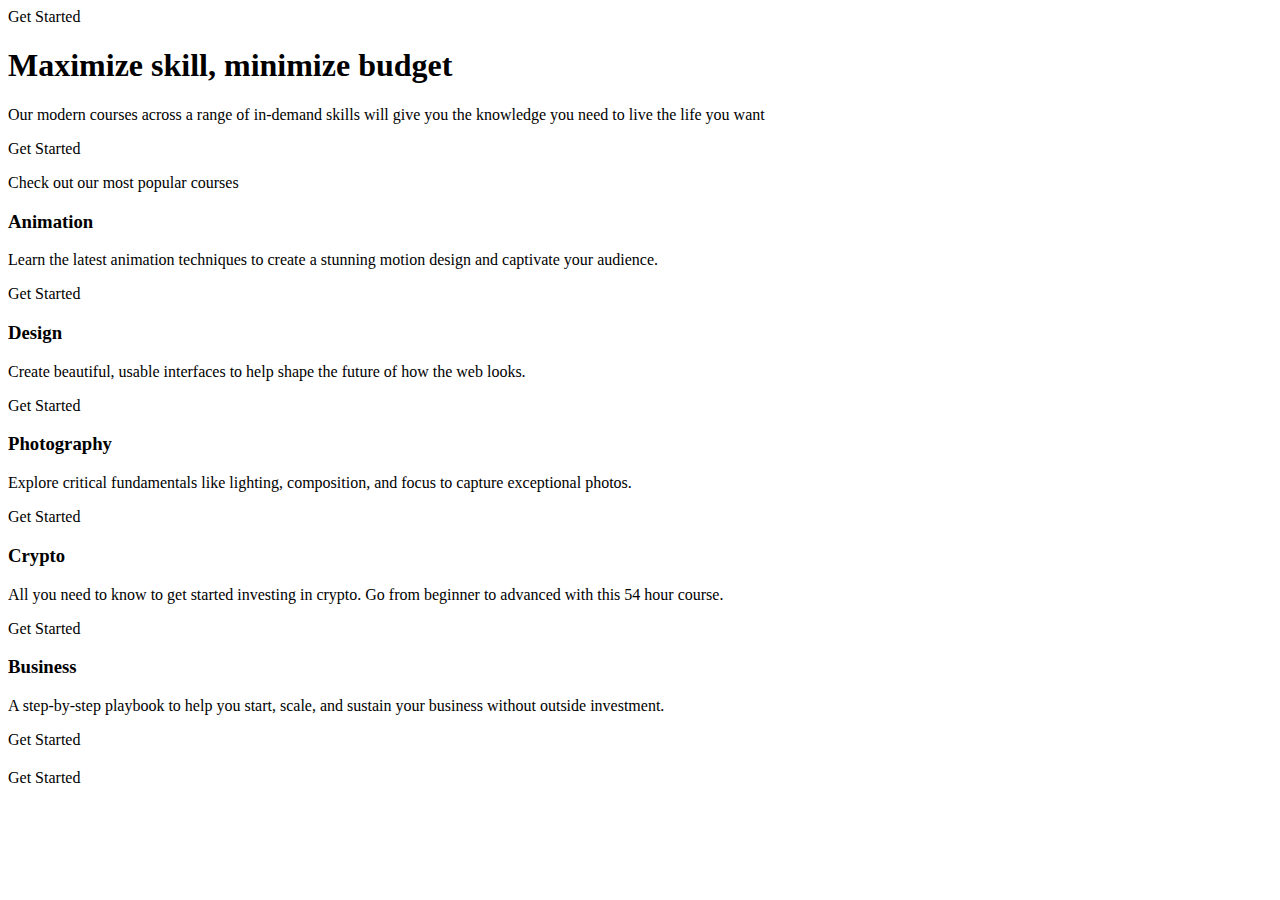
==== phase-1.html @ 463e5c75 "added html structure" ====
<!DOCTYPE html>
<html lang="en">
    <head>
        <title>Skilled eLearning</title>
        <meta charset="UTF-8">
        <link rel="stylesheet" type="text/css" href="./styles.css">
    </head>
    <body>
        <div class="container">
            <div class="banner-section">
                <div class="header">
                    <div class="skilled-text-header"></div>
                    <a class="button"><div class="get-started-text button-1">Get Started</div></a>
                </div>
                <div class="banner">
                    <div class="starter-section">
                        <h1 class="heading-xl">Maximize skill, minimize budget</h1>
                        <p class="body-m">Our modern courses across a range of in-demand skills will give you the knowledge you need to live the life you want</p>
                        <div class="button-2 get-started-text">Get Started</div>
                    </div>
                    <div class="image-hero"></div>
                </div>
            </div>
            <div class="tiles-section">
                <div class="tile-row">
                    <div class="tile intro-tile">
                        <p class="heading-m">Check out our most popular courses</p>
                    </div>
                    <div class="tile">
                        <div class="icon animation-icon"></div>
                        <h3 class="heading-s">Animation</h3>
                        <p class="body-m">Learn the latest animation techniques to create a stunning motion design and captivate your audience.</p>
                        <a class="link">Get Started</a>
                    </div>
                    <div class="tile">
                        <div class="icon design-icon"></div>
                        <h3 class="heading-s">Design</h3>
                        <p class="body-m">Create beautiful, usable interfaces to help shape the future of how the web looks.</p>
                        <a class="link">Get Started</a>
                    </div>
                </div>
                <div class="tile-row">
                    <div class="tile">
                        <div class="icon design-icon"></div>
                        <h3 class="heading-s">Photography</h3>
                        <p class="body-m">Explore critical fundamentals like lighting, composition, and focus to capture exceptional photos.</p>
                        <a class="link">Get Started</a>
                    </div>
                    <div class="tile">
                        <div class="icon design-icon"></div>
                        <h3 class="heading-s">Crypto</h3>
                        <p class="body-m">All you need to know to get started investing in crypto. Go from beginner to advanced with this 54 hour course.</p>
                        <a class="link">Get Started</a>
                    </div>
                    <div class="tile">
                        <div class="icon design-icon"></div>
                        <h3 class="heading-s">Business</h3>
                        <p class="body-m">A step-by-step playbook to help you start, scale, and sustain your business without outside investment.</p>
                        <a class="link">Get Started</a>
                    </div>
                </div>
            </div>
        </div>
        <div class="footer-container">
            <div class="footer">
                <h2 class="heading-m"></h2>
                <div class="button-3">Get Started</div>
            </div>
        </div>
    </body>
</html>
---- styles.css ----
/*styles for phase1 html*/
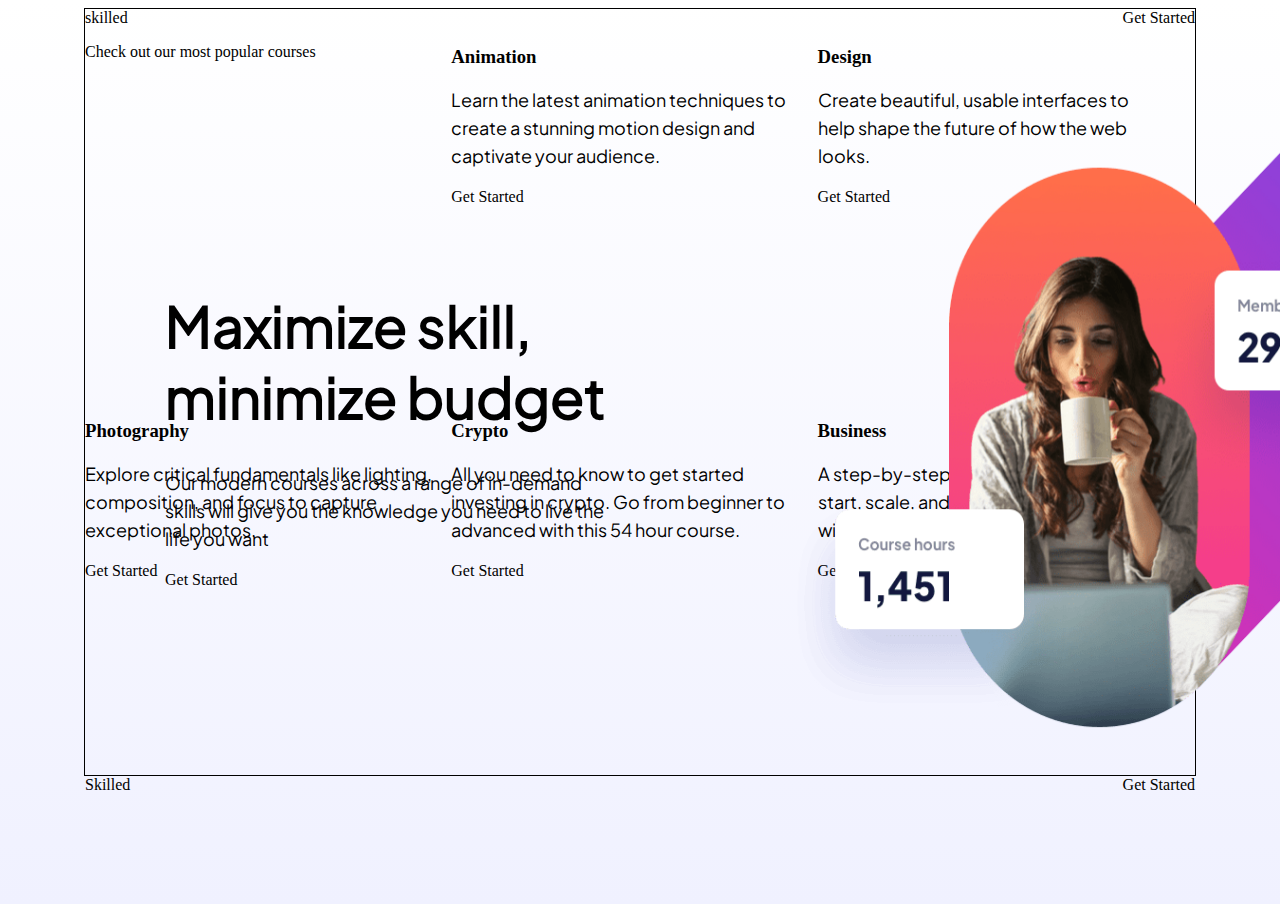
==== commit fb3ad339: "styling" ====
--- a/phase-1.html
+++ b/phase-1.html
@@ -9,7 +9,7 @@
         <div class="container">
             <div class="banner-section">
                 <div class="header">
-                    <div class="skilled-text-header"></div>
+                    <div class="skilled-text-header">skilled</div>
                     <a class="button"><div class="get-started-text button-1">Get Started</div></a>
                 </div>
                 <div class="banner">
@@ -18,7 +18,7 @@
                         <p class="body-m">Our modern courses across a range of in-demand skills will give you the knowledge you need to live the life you want</p>
                         <div class="button-2 get-started-text">Get Started</div>
                     </div>
-                    <div class="image-hero"></div>
+                    <div class="image-hero"><img src="./assets/image-hero-desktop.png"></div>
                 </div>
             </div>
             <div class="tiles-section">
@@ -63,7 +63,7 @@
         </div>
         <div class="footer-container">
             <div class="footer">
-                <h2 class="heading-m"></h2>
+                <div class="heading-m">Skilled</div>
                 <div class="button-3">Get Started</div>
             </div>
         </div>
--- a/styles.css
+++ b/styles.css
@@ -1 +1,92 @@
-/*styles for phase1 html*/+/*styles for phase1 html*/
+body{
+    background: linear-gradient(180deg, #FFFFFF 0%, #F0F1FF 100%);
+}
+.container{
+    width: 1110px;
+    height: auto;
+    display: grid;
+    grid-template-rows: auto;
+    border: 1px solid black;
+    margin-left: auto;
+    margin-right: auto;
+}
+.footer-container{
+    height: 120px;
+    width: 100%;
+}
+.footer{
+    width: 1110px;
+    height: auto;
+    display: flex;
+    justify-content: space-between;
+    align-content: center;
+    margin: auto;
+}
+.header{
+    width: 100%;
+    height: auto;
+    display: flex;
+    justify-content: space-between;
+}
+.banner{
+    display: grid;
+    grid-template-columns: 50% 50%;
+}
+.image-hero img{
+    position: absolute;
+    width: 991.63px;
+    height: 936.92px;
+    left: 784px;
+    top: -146.13px;
+}
+.starter-section{
+    position: absolute;
+    width: 457px;
+    height: 359px;
+    left: 165px;
+    top: 252px;
+
+}
+/*fonts*/
+@font-face {
+    font-family: Plus Jakarta Sans;
+    src: url(./PlusJakartaSans-Regular.ttf);
+}
+.heading-xl{
+    font-family: Plus Jakarta Sans;
+    font-size: 56px;
+    font-weight: 800;
+    line-height: 71px;
+    letter-spacing: 0px;
+    text-align: left;
+
+}
+.body-m{
+    font-family: Plus Jakarta Sans;
+    font-size: 18px;
+    font-weight: 500;
+    line-height: 28px;
+    letter-spacing: 0px;
+    text-align: left;
+}
+.tiles-section{
+    height: 748px;
+    width: 1110px;
+    left: 165px;
+    top: 837px;
+    border-radius: [object Object]px;
+    display: grid;
+    grid-template-rows: auto;
+}
+.tile-row{
+    display: grid;
+    grid-template-columns: 33% 33% 33%;
+}
+.tile{
+    height: 322px;
+    width: 350px;
+    left: 165px;
+    top: 861px;
+    border-radius: 0px;
+}
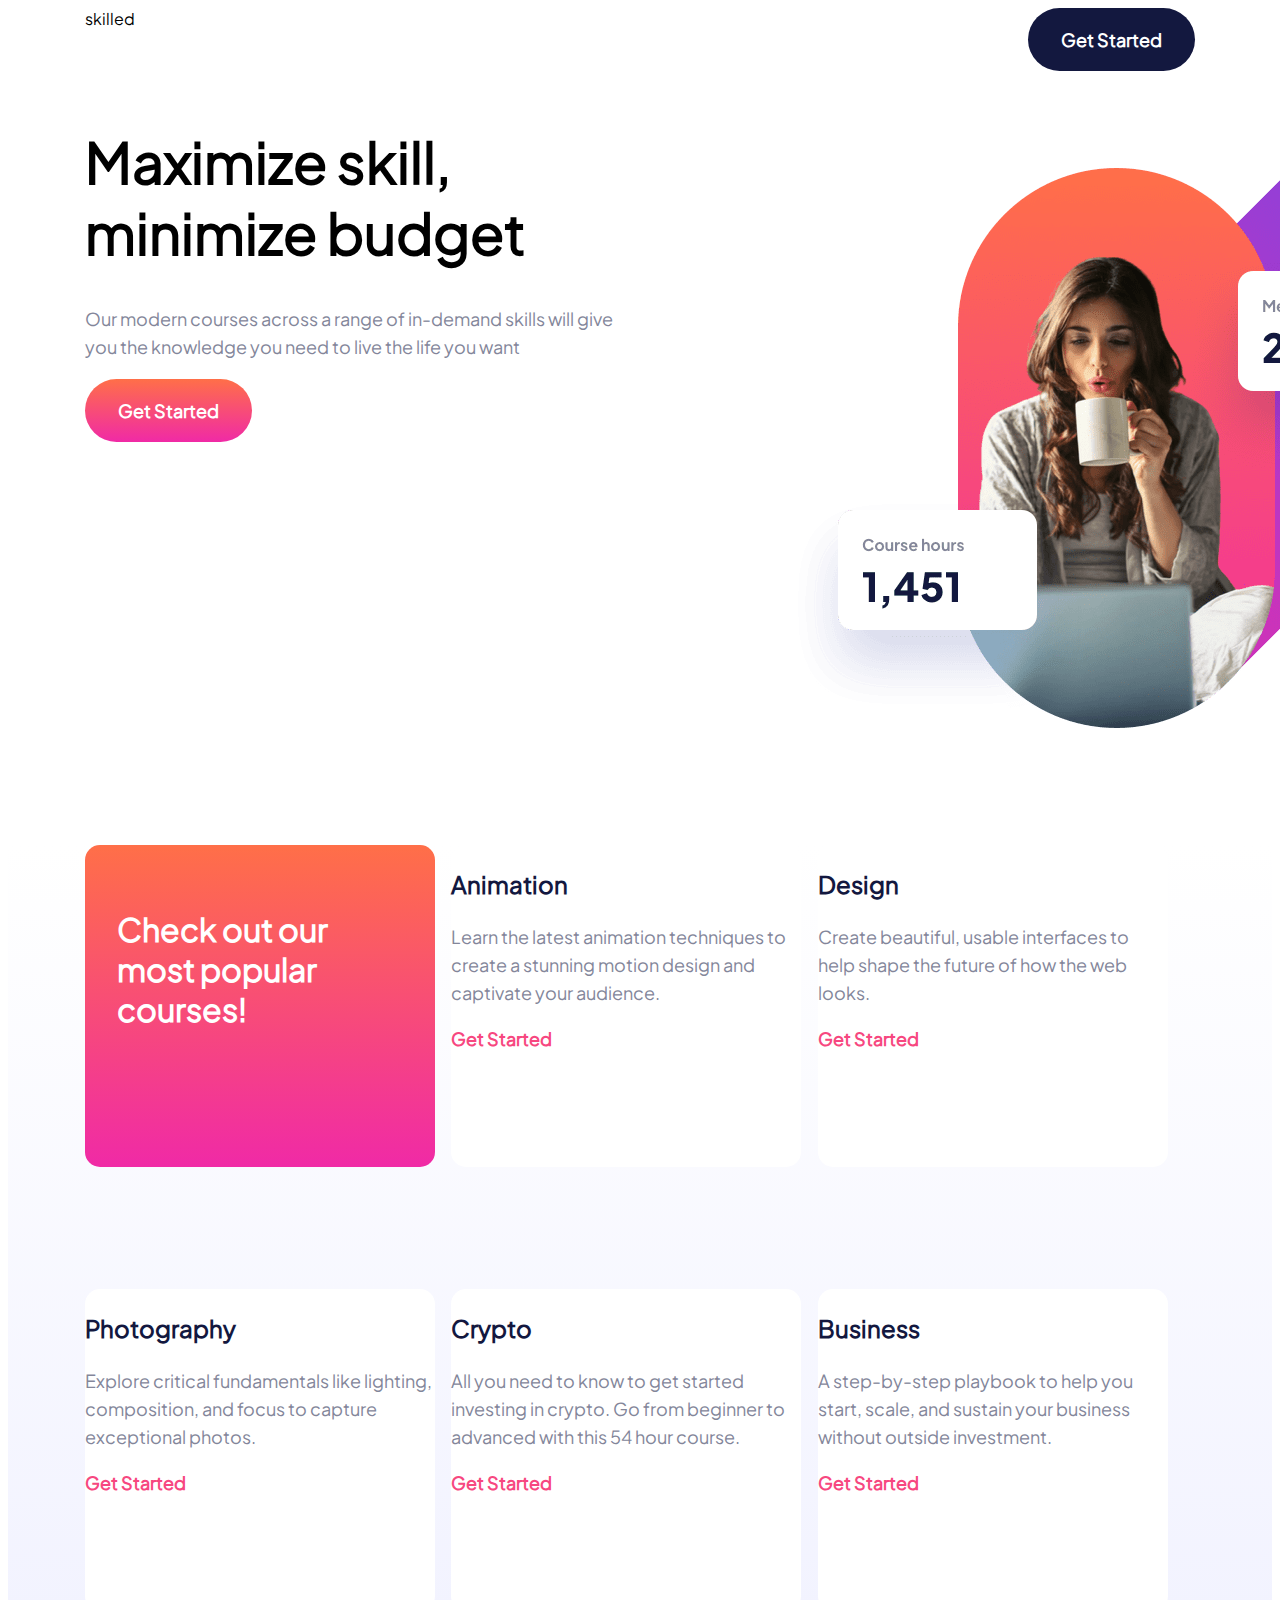
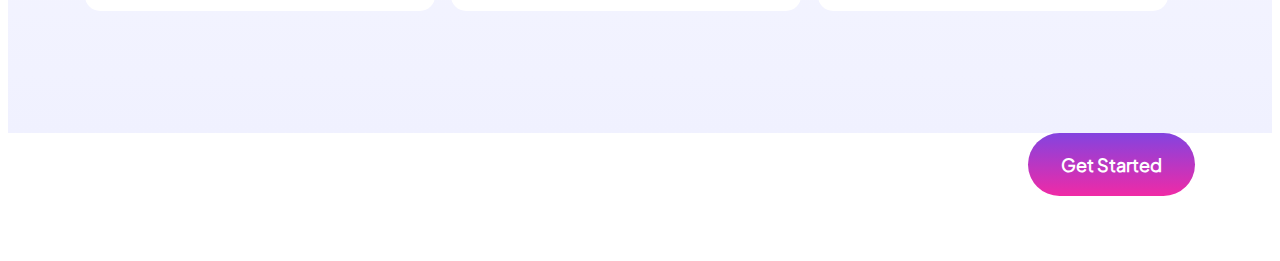
==== commit c40e3bb7: "added more styling" ====
--- a/phase-1.html
+++ b/phase-1.html
@@ -6,25 +6,23 @@
         <link rel="stylesheet" type="text/css" href="./styles.css">
     </head>
     <body>
-        <div class="container">
-            <div class="banner-section">
-                <div class="header">
-                    <div class="skilled-text-header">skilled</div>
-                    <a class="button"><div class="get-started-text button-1">Get Started</div></a>
-                </div>
-                <div class="banner">
-                    <div class="starter-section">
-                        <h1 class="heading-xl">Maximize skill, minimize budget</h1>
-                        <p class="body-m">Our modern courses across a range of in-demand skills will give you the knowledge you need to live the life you want</p>
-                        <div class="button-2 get-started-text">Get Started</div>
-                    </div>
-                    <div class="image-hero"><img src="./assets/image-hero-desktop.png"></div>
-                </div>
+        <div class="header-nav">
+            <div class="skilled-text-header">skilled</div>
+            <div class="get-started-text button-1">Get Started</div>
+        </div>
+        <div class="banner-section">
+            <div class="starter-section">
+                <h1 class="heading-xl">Maximize skill, minimize budget</h1>
+                <p class="body-m">Our modern courses across a range of in-demand skills will give you the knowledge you need to live the life you want</p>
+                <div class="button-2 get-started-text">Get Started</div>
             </div>
+            <div class="image-hero"><img src="./assets/image-hero-desktop.png"></div>
+        </div>
+        <div class="gradient-background">
             <div class="tiles-section">
                 <div class="tile-row">
                     <div class="tile intro-tile">
-                        <p class="heading-m">Check out our most popular courses</p>
+                        <p class="heading-m intro-tile-text">Check out our most popular courses!</p>
                     </div>
                     <div class="tile">
                         <div class="icon animation-icon"></div>
@@ -61,11 +59,11 @@
                 </div>
             </div>
         </div>
-        <div class="footer-container">
-            <div class="footer">
-                <div class="heading-m">Skilled</div>
-                <div class="button-3">Get Started</div>
-            </div>
+    </div>
+    <div class="footer-container">
+        <div class="footer">
+            <div class="heading-m">Skilled</div>
+            <div class="button-3">Get Started</div>
         </div>
     </body>
 </html>
--- a/styles.css
+++ b/styles.css
@@ -1,83 +1,46 @@
 /*styles for phase1 html*/
+@font-face {
+    font-family: Plus Jakarta Sans;
+    src: url(./PlusJakartaSans-Regular.ttf);
+}
 body{
+    background-color: #FFFFFF;
+    font-family: Plus Jakarta Sans;
+    overflow-x: hidden;
+}
+.gradient-background{
     background: linear-gradient(180deg, #FFFFFF 0%, #F0F1FF 100%);
 }
-.container{
-    width: 1110px;
-    height: auto;
-    display: grid;
-    grid-template-rows: auto;
-    border: 1px solid black;
+.header-nav{
+    max-width: 1110px;
+    display: flex;
+    justify-content: space-between;
+    height: 80px;
     margin-left: auto;
     margin-right: auto;
 }
-.footer-container{
-    height: 120px;
-    width: 100%;
+.banner-section{
+    display: grid;
+    width: 1110px;
+    height: 757px;
+    grid-template-columns: 50% 50%;
+    margin-left: auto;
+    margin-right: auto;
 }
-.footer{
-    width: 1110px;
-    height: auto;
-    display: flex;
-    justify-content: space-between;
-    align-content: center;
-    margin: auto;
-}
-.header{
-    width: 100%;
-    height: auto;
-    display: flex;
-    justify-content: space-between;
-}
-.banner{
-    display: grid;
-    grid-template-columns: 50% 50%;
-}
-.image-hero img{
+.image-hero{
     position: absolute;
     width: 991.63px;
     height: 936.92px;
     left: 784px;
     top: -146.13px;
 }
-.starter-section{
-    position: absolute;
-    width: 457px;
-    height: 359px;
-    left: 165px;
-    top: 252px;
-
-}
-/*fonts*/
-@font-face {
-    font-family: Plus Jakarta Sans;
-    src: url(./PlusJakartaSans-Regular.ttf);
-}
-.heading-xl{
-    font-family: Plus Jakarta Sans;
-    font-size: 56px;
-    font-weight: 800;
-    line-height: 71px;
-    letter-spacing: 0px;
-    text-align: left;
-
-}
-.body-m{
-    font-family: Plus Jakarta Sans;
-    font-size: 18px;
-    font-weight: 500;
-    line-height: 28px;
-    letter-spacing: 0px;
-    text-align: left;
-}
 .tiles-section{
-    height: 748px;
     width: 1110px;
-    left: 165px;
-    top: 837px;
-    border-radius: [object Object]px;
+    height: 888px;
+    margin-left: auto;
+    margin-right: auto;
     display: grid;
-    grid-template-rows: auto;
+    grid-template-rows: 50% 50%;
 }
 .tile-row{
     display: grid;
@@ -86,7 +49,85 @@
 .tile{
     height: 322px;
     width: 350px;
-    left: 165px;
-    top: 861px;
-    border-radius: 0px;
+    border-radius: 15px;
+    background-color: #FFFFFF;
 }
+.intro-tile{
+    background: linear-gradient(180deg, #FF6F48 0%, #F02AA6 100%);
+}
+.footer-container{
+    width: 100%;
+    height: 120px;
+}
+.footer{
+    width: 1110px;
+    display: flex;
+    justify-content: space-between;
+    margin-left: auto;
+    margin-right: auto;
+}
+/*fonts*/
+.heading-xl{
+    font-size: 56px;
+    font-weight: 800;
+    line-height: 71px;
+    letter-spacing: 0px;
+    text-align: left;
+}
+.body-m{
+    font-size: 18px;
+    font-weight: 500;
+    line-height: 28px;
+    letter-spacing: 0px;
+    text-align: left;
+    color: #83869A;
+}
+.heading-s{
+    font-size: 24px;
+    font-weight: 800;
+    line-height: 30px;
+    letter-spacing: 0px;
+    text-align: left;
+    color: #13183F;
+}
+.heading-m{
+    color: #FFFFFF;
+    font-size: 32px;
+    font-weight: 800;
+    line-height: 40px;
+    letter-spacing: 0px;
+    text-align: left;
+}
+.intro-tile-text{
+    padding: 32px 32px 138px 32px;
+}
+/*buttons and links*/
+.button-2, .button-1, .button-3{
+    height: 63px;
+    width: 167px;
+    border-radius: 31.5px;
+    font-size: 18px;
+    font-weight: 700;
+    line-height: 28px;
+    letter-spacing: 0px;
+    color: #ffffff;
+    display: flex;
+    justify-content: center;
+    align-items: center;
+}
+.button-2{
+    background: linear-gradient(180deg, #FF6F48 0%, #F02AA6 100%);
+}
+.button-1{
+    background-color: #13183F;
+}
+.button-3{
+    background: linear-gradient(180deg, #4851FF -54.32%, #F02AA6 100%);
+}
+.link{
+    color: #F74780;
+    font-size: 18px;font-weight: 700;
+    line-height: 28px;
+    letter-spacing: 0px;
+    text-align: left;
+}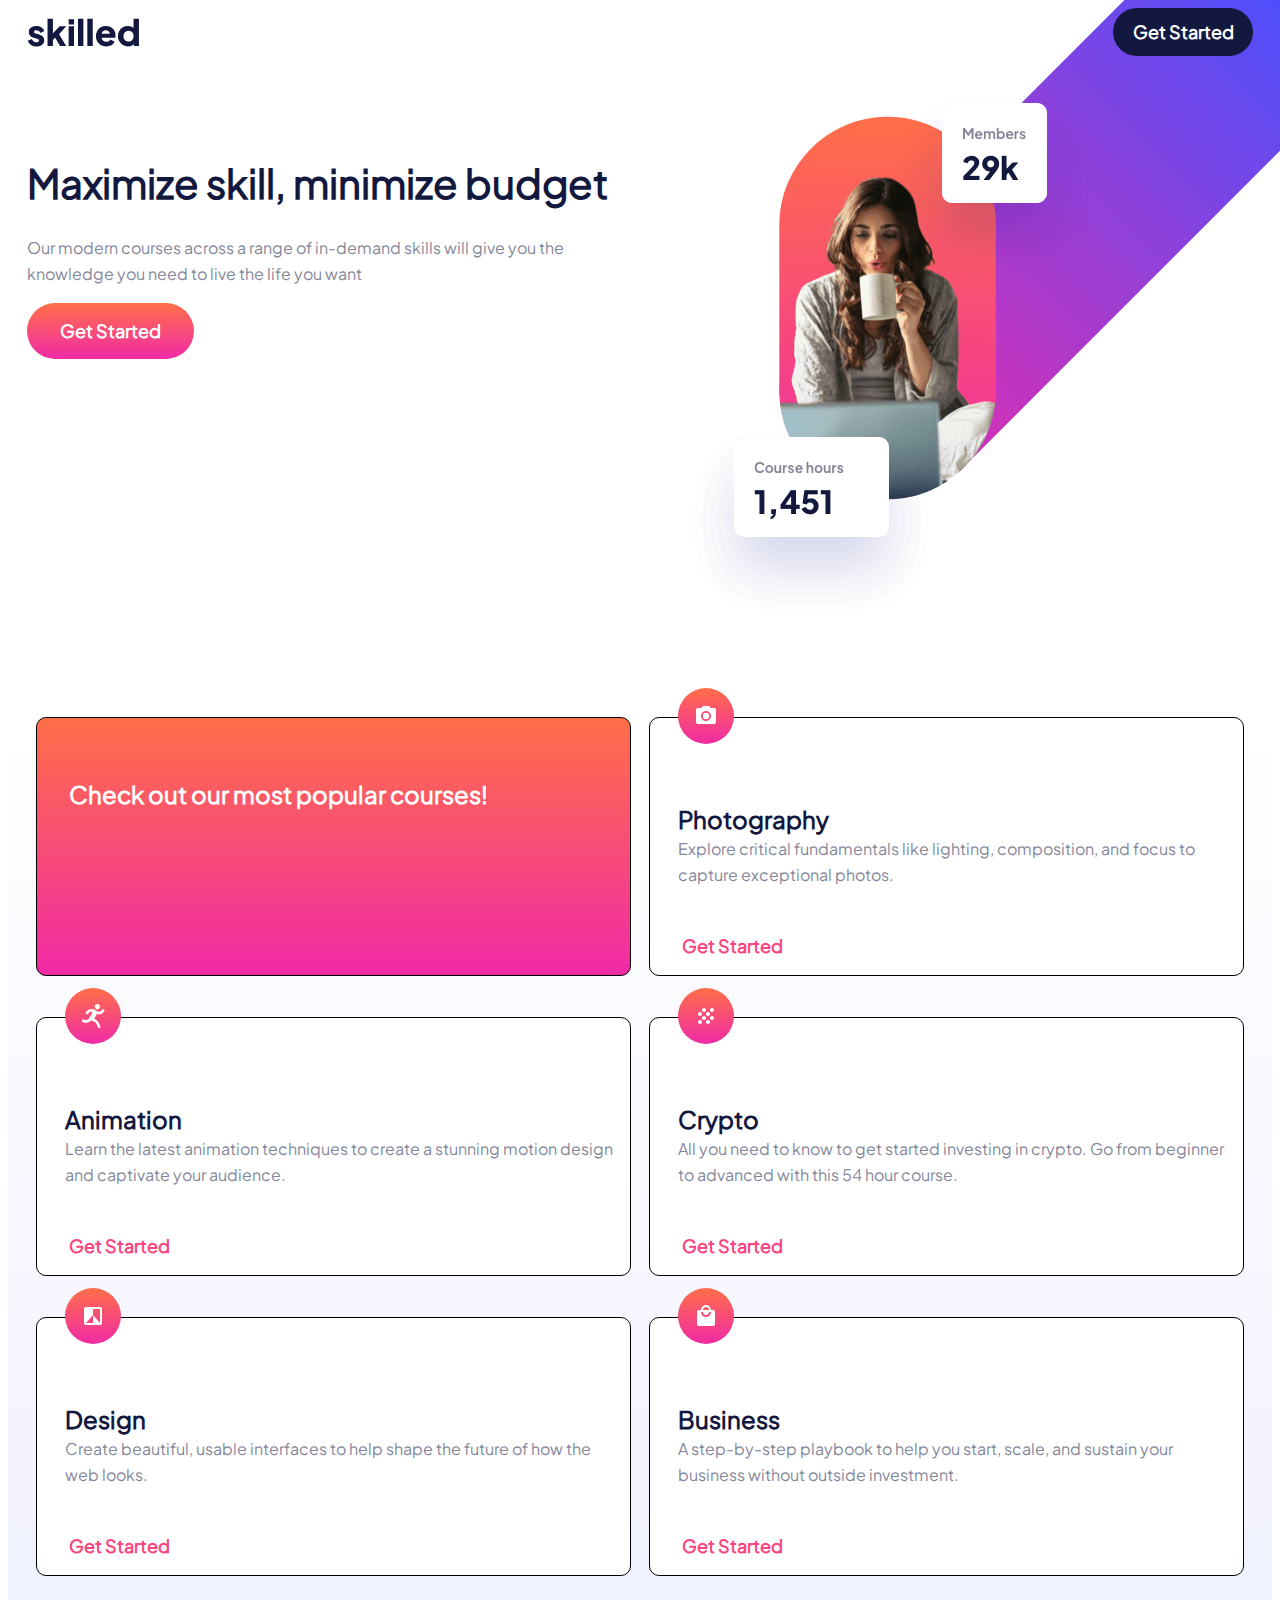
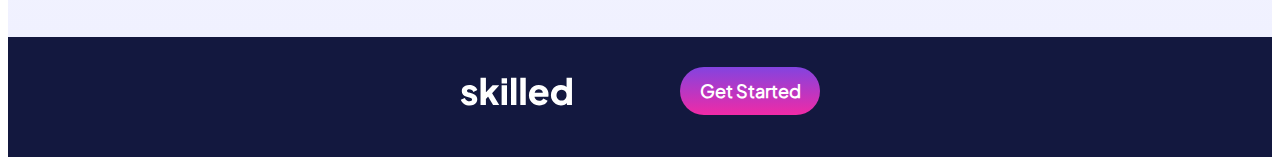
==== commit 9c1c1370: "to fix tile grid in desktop" ====
--- a/phase-1.html
+++ b/phase-1.html
@@ -7,53 +7,72 @@
     </head>
     <body>
         <div class="header-nav">
-            <div class="skilled-text-header">skilled</div>
-            <div class="get-started-text button-1">Get Started</div>
+            <div class="skilled-text"><img src="./assets/logo-dark.svg"/></div>
+            <a href="#" class="button-1">Get Started</a>
         </div>
         <div class="banner-section">
             <div class="starter-section">
                 <h1 class="heading-xl">Maximize skill, minimize budget</h1>
                 <p class="body-m">Our modern courses across a range of in-demand skills will give you the knowledge you need to live the life you want</p>
-                <div class="button-2 get-started-text">Get Started</div>
+                <a href="#" class="button-2">Get Started</a>
             </div>
-            <div class="image-hero"><img src="./assets/image-hero-desktop.png"></div>
+            <div class="image-hero">
+                <figure>
+                    <picture>
+                        <source media="(min-width:1281px)" srcset="./assets/image-hero-desktop.png"/>
+                        <source media="(min-width:801px)" srcset="./assets/image-hero-tablet.png"/>
+                        <source media="(min-width:320px)" srcset="./assets/image-hero-mobile.png"/>
+                        <img src="./assets/image-hero-mobile.png" alt="image hero"/>
+                    </picture>
+                </figure>
+            </div>
         </div>
         <div class="gradient-background">
             <div class="tiles-section">
-                <div class="tile-row">
+                <div class="tile-row first-row">
                     <div class="tile intro-tile">
                         <p class="heading-m intro-tile-text">Check out our most popular courses!</p>
                     </div>
                     <div class="tile">
-                        <div class="icon animation-icon"></div>
-                        <h3 class="heading-s">Animation</h3>
-                        <p class="body-m">Learn the latest animation techniques to create a stunning motion design and captivate your audience.</p>
+                        <div class="icon animation-icon"><img src="./assets/icon-animation.svg"/></div>
+                        <div class="tile-text">
+                            <h3 class="heading-s">Animation</h3>
+                            <p class="body-m">Learn the latest animation techniques to create a stunning motion design and captivate your audience.</p>
+                        </div>
                         <a class="link">Get Started</a>
                     </div>
                     <div class="tile">
-                        <div class="icon design-icon"></div>
-                        <h3 class="heading-s">Design</h3>
-                        <p class="body-m">Create beautiful, usable interfaces to help shape the future of how the web looks.</p>
+                        <div class="icon design-icon"><img src="./assets/icon-design.svg"/></div>
+                        <div class="tile-text">
+                            <h3 class="heading-s">Design</h3>
+                            <p class="body-m">Create beautiful, usable interfaces to help shape the future of how the web looks.</p>
+                        </div>
                         <a class="link">Get Started</a>
                     </div>
                 </div>
                 <div class="tile-row">
                     <div class="tile">
-                        <div class="icon design-icon"></div>
-                        <h3 class="heading-s">Photography</h3>
-                        <p class="body-m">Explore critical fundamentals like lighting, composition, and focus to capture exceptional photos.</p>
+                        <div class="icon photography-icon"><img src="./assets/icon-photography.svg"/></div>
+                        <div class="tile-text">
+                            <h3 class="heading-s">Photography</h3>
+                            <p class="body-m">Explore critical fundamentals like lighting, composition, and focus to capture exceptional photos.</p>
+                        </div>
                         <a class="link">Get Started</a>
                     </div>
                     <div class="tile">
-                        <div class="icon design-icon"></div>
-                        <h3 class="heading-s">Crypto</h3>
-                        <p class="body-m">All you need to know to get started investing in crypto. Go from beginner to advanced with this 54 hour course.</p>
+                        <div class="icon crypto-icon"><img src="./assets/icon-crypto.svg"/></div>
+                        <div class="tile-text">
+                            <h3 class="heading-s">Crypto</h3>
+                            <p class="body-m">All you need to know to get started investing in crypto. Go from beginner to advanced with this 54 hour course.</p>
+                        </div>
                         <a class="link">Get Started</a>
                     </div>
                     <div class="tile">
-                        <div class="icon design-icon"></div>
-                        <h3 class="heading-s">Business</h3>
-                        <p class="body-m">A step-by-step playbook to help you start, scale, and sustain your business without outside investment.</p>
+                        <div class="icon business-icon"><img src="./assets/icon-business.svg"/></div>
+                        <div class="tile-text">
+                            <h3 class="heading-s">Business</h3>
+                            <p class="body-m">A step-by-step playbook to help you start, scale, and sustain your business without outside investment.</p>
+                        </div>
                         <a class="link">Get Started</a>
                     </div>
                 </div>
@@ -62,8 +81,8 @@
     </div>
     <div class="footer-container">
         <div class="footer">
-            <div class="heading-m">Skilled</div>
-            <div class="button-3">Get Started</div>
+            <div class="footer-text"><img src="./assets/logo-light.svg"/></div>
+            <a href="#" class="button-3">Get Started</a>
         </div>
     </body>
 </html>
--- a/styles.css
+++ b/styles.css
@@ -1,71 +1,4 @@
 /*styles for phase1 html*/
-@font-face {
-    font-family: Plus Jakarta Sans;
-    src: url(./PlusJakartaSans-Regular.ttf);
-}
-body{
-    background-color: #FFFFFF;
-    font-family: Plus Jakarta Sans;
-    overflow-x: hidden;
-}
-.gradient-background{
-    background: linear-gradient(180deg, #FFFFFF 0%, #F0F1FF 100%);
-}
-.header-nav{
-    max-width: 1110px;
-    display: flex;
-    justify-content: space-between;
-    height: 80px;
-    margin-left: auto;
-    margin-right: auto;
-}
-.banner-section{
-    display: grid;
-    width: 1110px;
-    height: 757px;
-    grid-template-columns: 50% 50%;
-    margin-left: auto;
-    margin-right: auto;
-}
-.image-hero{
-    position: absolute;
-    width: 991.63px;
-    height: 936.92px;
-    left: 784px;
-    top: -146.13px;
-}
-.tiles-section{
-    width: 1110px;
-    height: 888px;
-    margin-left: auto;
-    margin-right: auto;
-    display: grid;
-    grid-template-rows: 50% 50%;
-}
-.tile-row{
-    display: grid;
-    grid-template-columns: 33% 33% 33%;
-}
-.tile{
-    height: 322px;
-    width: 350px;
-    border-radius: 15px;
-    background-color: #FFFFFF;
-}
-.intro-tile{
-    background: linear-gradient(180deg, #FF6F48 0%, #F02AA6 100%);
-}
-.footer-container{
-    width: 100%;
-    height: 120px;
-}
-.footer{
-    width: 1110px;
-    display: flex;
-    justify-content: space-between;
-    margin-left: auto;
-    margin-right: auto;
-}
 /*fonts*/
 .heading-xl{
     font-size: 56px;
@@ -73,6 +6,7 @@
     line-height: 71px;
     letter-spacing: 0px;
     text-align: left;
+    color: #13183F;
 }
 .body-m{
     font-size: 18px;
@@ -100,6 +34,16 @@
 }
 .intro-tile-text{
     padding: 32px 32px 138px 32px;
+}
+.header-nav .skilled-text{
+    font-size: 38px;
+    font-weight: 900;
+    color: rgba(19, 24, 63, 1);
+}
+.footer-text{
+    color: #FFFFFF;
+    font-size: 38px;
+    font-weight: 900;
 }
 /*buttons and links*/
 .button-2, .button-1, .button-3{
@@ -114,20 +58,301 @@
     display: flex;
     justify-content: center;
     align-items: center;
+    text-decoration: none;
 }
 .button-2{
     background: linear-gradient(180deg, #FF6F48 0%, #F02AA6 100%);
 }
+.button-2:hover{
+    background: linear-gradient(180deg, rgba(255, 111, 72, 0.5) 0%, rgba(240, 42, 166, 0.5) 100%);
+}
 .button-1{
     background-color: #13183F;
 }
+.button-1:hover{
+    background-color: #666CA3;
+}
 .button-3{
     background: linear-gradient(180deg, #4851FF -54.32%, #F02AA6 100%);
 }
+.button-3:hover{
+    background: linear-gradient(180deg, rgba(72, 81, 255, 0.5) -54.32%, rgba(240, 42, 166, 0.5) 100%);      
+}
 .link{
     color: #F74780;
-    font-size: 18px;font-weight: 700;
+    font-size: 18px;
+    font-weight: 700;
     line-height: 28px;
     letter-spacing: 0px;
     text-align: left;
-}+    margin-left: 32px;
+    margin-bottom: 15px;
+    width: fit-content;
+}
+.link:hover{
+    color: #FFA7C3;
+}   
+/*Mobile*/
+@media (min-width:320px){
+    @font-face {
+        font-family: Plus Jakarta Sans;
+        src: url(./PlusJakartaSans-Regular.ttf);
+    }
+    body{
+        background-color: #FFFFFF;
+        font-family: Plus Jakarta Sans;
+    }
+    .gradient-background{
+        background: linear-gradient(180deg, #FFFFFF 0%, #F0F1FF 100%);
+    }
+    .header-nav{
+        max-width: 97%;
+        display: flex;
+        justify-content: space-between;
+        height: 48px;
+        margin-left: auto;
+        margin-right: auto;
+    }
+    .banner-section{
+        display: grid;
+        width: 97%;
+        height: 675px;
+        grid-auto-rows: auto;
+        margin-left: auto;
+        margin-right: auto;
+    }
+    .starter-section{
+        margin-top: 5px;
+        margin-left: auto;
+        margin-right: auto;
+    }
+    .tiles-section{
+        width: 97%;
+        margin-left: auto;
+        margin-right: auto;
+        display: grid;
+        grid-auto-rows: auto;
+        margin-top: 66px;
+        row-gap: 40px;
+        padding-bottom: 60px;
+    }
+    .tile-row.first-row{
+        display: grid;
+        grid-template-rows: 130px 260px 260px;
+    }
+    .tile-row{
+        display: grid;
+        grid-template-rows: 260px 260px 260px;
+        row-gap: 40px;
+    }
+    .intro-tile.tile{
+        height: 120px;
+        border-radius: 10px;
+        background: linear-gradient(180deg, #FF6F48 0%, #F02AA6 100%);
+        margin-bottom: 16px;
+    }
+    .tile{
+        height: 259px;
+        width: 97%;
+        border-radius: 10px;
+        background-color: #FFFFFF;
+        display: flex;
+        flex-direction: column;
+        box-sizing: border-box;
+        margin-left: auto;
+        margin-right: auto;
+        border-radius: 10px;
+        border: 1px solid black;
+    }
+    .image-hero{
+        height: 301px;
+        width: 360px;
+        z-index: -1;
+    }
+    .tile-text{
+        margin: auto 5px;
+        height: 120px;
+        display: grid;
+        grid-template-rows: 25px 78px;
+        row-gap: 15px;
+        margin-left: 28px;
+    }
+    .icon{
+        margin-top: -30px;
+        margin-left: 28px;
+    }
+    .footer-container{
+        height: 120px;
+        width: 100%;
+        background: rgba(19, 24, 63, 1);
+        display: flex;
+        align-content: center;
+        margin: 0px;
+    }
+    .footer{
+        width: 360px;
+        display: flex;
+        justify-content: space-between;
+        margin-left: auto;
+        margin-right: auto;
+        margin-top: 30px;
+    }
+    /*Mobile fonts and buttons*/
+    .heading-xl{
+        font-size: 40px;
+        font-weight: 800;
+        line-height: 50px;
+        letter-spacing: 0px;
+        text-align: left;
+    }
+    .body-m{
+        font-size: 16px;
+        line-height: 26px;
+        letter-spacing: 0px;
+    }
+    .heading-m{
+        font-size: 24px;
+        font-weight: 800;
+        line-height: 32px;
+        letter-spacing: 0px;
+    }
+    .intro-tile-text{
+        margin-top: auto;
+        margin-bottom: auto;
+    }
+    .button-2{
+        height: 56px;
+    }
+    .button-1, .button-3{
+        height: 48px;
+        width: 140px;
+        border-radius: 28px;
+    }
+}
+/*tablet*/
+@media (min-width:801px){
+    body{
+        overflow-x: hidden;
+    }
+    .banner-section{
+        grid-template-columns: 50% 50%;
+        margin-top: 70px;
+        height: 525px;
+    }
+    .image-hero{
+        margin-top: -240px;
+        z-index: -1;
+    }
+    .tiles-section{
+        grid-template-columns: 50% 50%;
+    }
+    .tile-row{
+        display: grid;
+        grid-template-rows: 260px 260px 260px;
+    }
+    .intro-tile.tile{
+        height: 259px;
+    }
+    .tile-row.first-row{
+        display: grid;
+        grid-template-rows: 260px 260px 260px;
+    }
+}
+/*Desktop*/
+@media (min-width:1281px){
+    @font-face {
+        font-family: Plus Jakarta Sans;
+        src: url(./PlusJakartaSans-Regular.ttf);
+    }
+    body{
+        background-color: #FFFFFF;
+        font-family: Plus Jakarta Sans;
+        overflow-x: hidden;
+    }
+    .gradient-background{
+        background: linear-gradient(180deg, #FFFFFF 0%, #F0F1FF 100%);
+    }
+    .header-nav{
+        max-width: 1110px;
+        display: flex;
+        justify-content: space-between;
+        height: 56px;
+        margin-left: auto;
+        margin-right: auto;
+    }
+    .banner-section{
+        display: grid;
+        width: 1110px;
+        grid-template-columns: 50% 50%;
+        margin-left: auto;
+        margin-right: auto;
+    }
+    .image-hero picture source, .image-hero picture img{
+        object-fit: cover;
+        object-position: 0% 100%;
+    }
+    .starter-section{
+        margin-top: 50px;
+    }
+    .image-hero{
+        margin-top: -300px;
+        z-index: -1;
+        width: 661px;
+        height: 793px;
+    }
+    .tiles-section{
+        width: 1110px;
+        height: 738px;
+        margin-left: auto;
+        margin-right: auto;
+        display: grid;
+        grid-template-rows: 350px 350px;
+        margin-top: auto;
+        padding-bottom: 80px;
+    }
+    .tile-row{
+        display: grid;
+        grid-template-columns: 350px 350px 350px;
+        column-gap: 20px;
+    }
+    .tile-row.first-row{
+        grid-template-columns: 350px 350px 350px;
+    }
+    .tile{
+        height: 322px;
+        width: 350px;
+        border-radius: 15px;
+    }
+    .tile-text{
+        margin: 1px 32px 5px 32px;
+        height: 190px;
+        width: 286px;
+        display: grid;
+        grid-template-rows: 30px 50px;
+        row-gap: 15px;
+    }
+    .icon{
+        margin-top: -30px;
+        margin-left: 32px;
+    }
+    .intro-tile.tile{
+        height: 322px;
+    }
+    .footer-container{
+        width: 100%;
+        height: 120px;
+        background: rgba(19, 24, 63, 1);
+        display: flex;
+        align-content: center;
+        margin: 0px;
+    }
+    .footer{
+        width: 1110px;
+        display: flex;
+        justify-content: space-between;
+        margin-left: auto;
+        margin-right: auto;
+        margin-top: 30px;
+    }
+    
+}
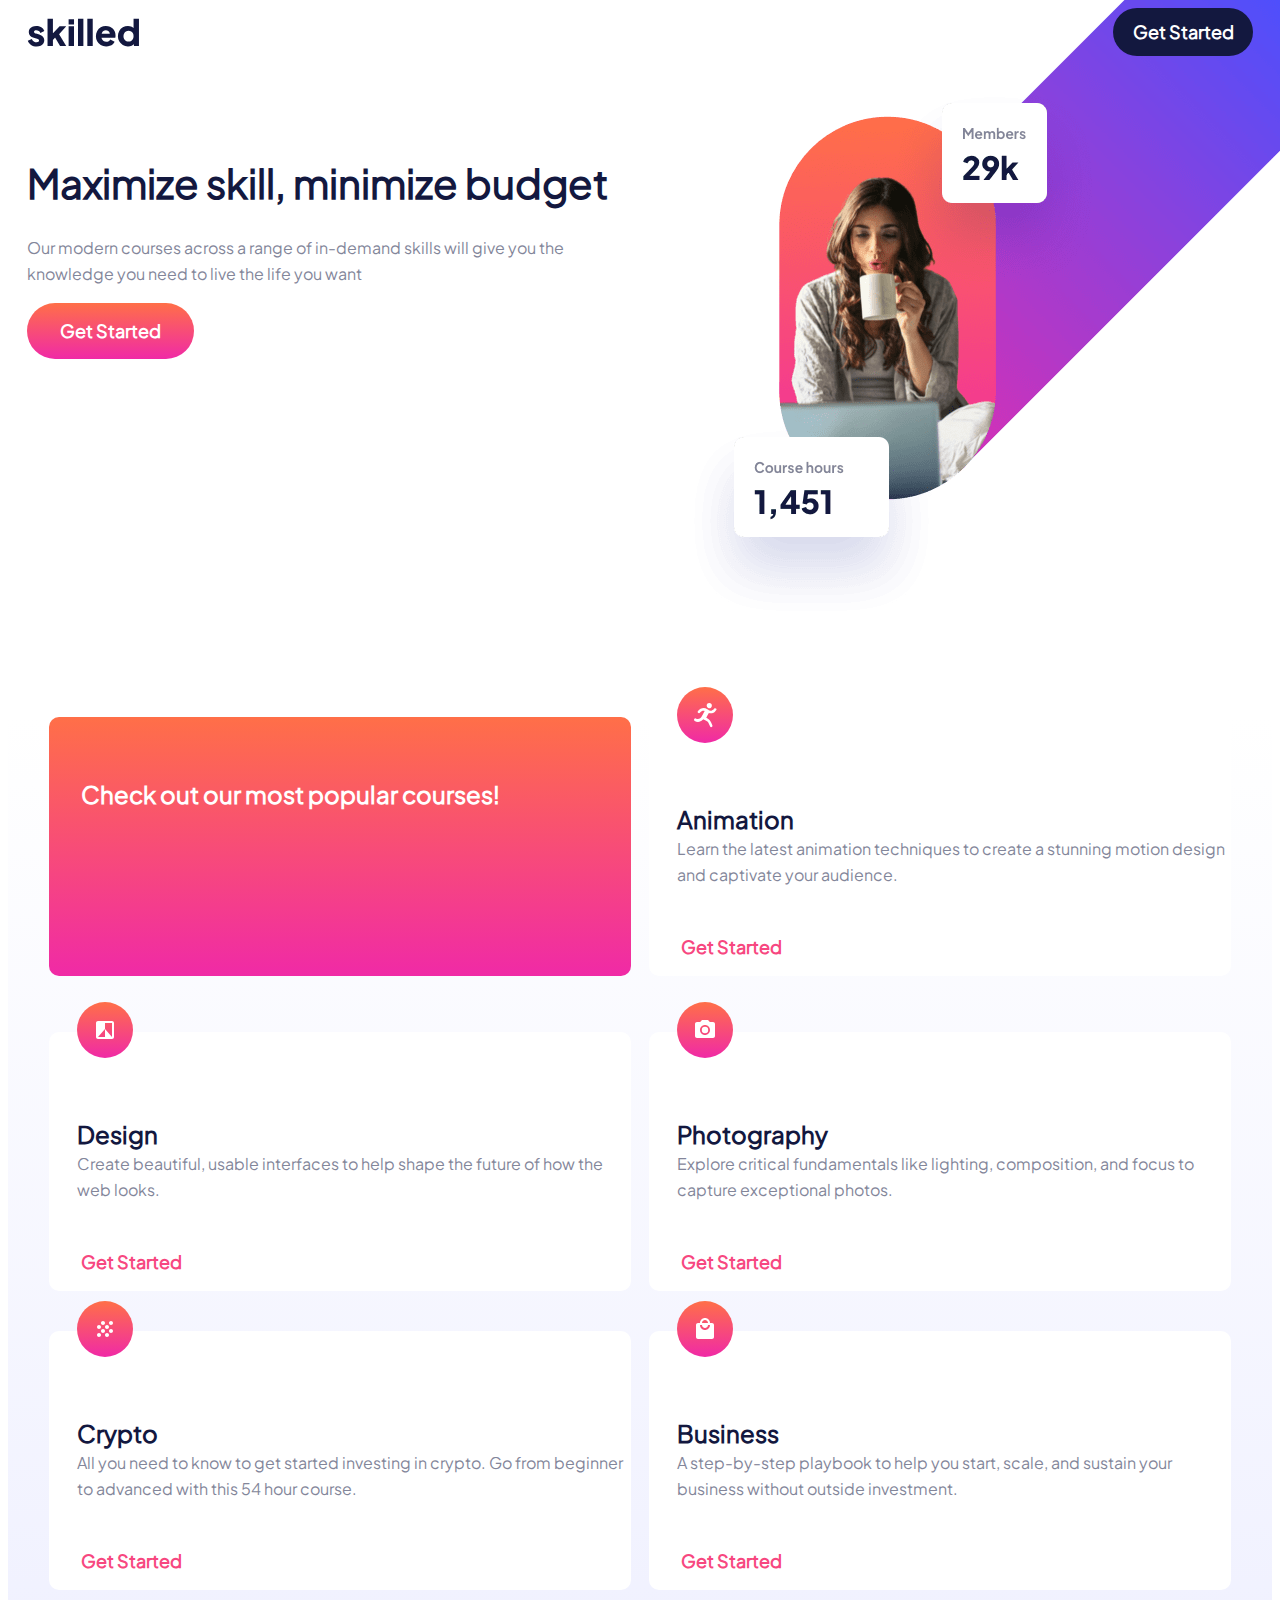
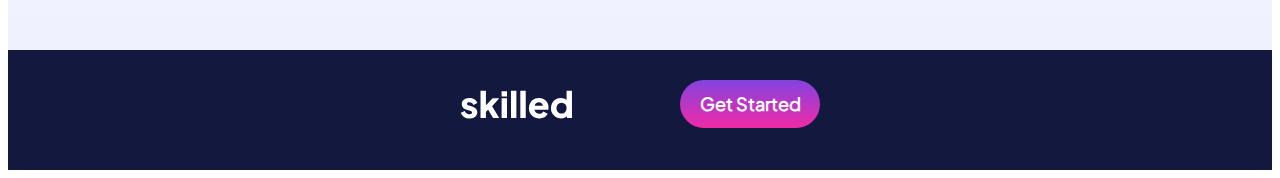
==== commit bbba58b5: "complete tile rework" ====
--- a/phase-1.html
+++ b/phase-1.html
@@ -20,7 +20,7 @@
                 <figure>
                     <picture>
                         <source media="(min-width:1281px)" srcset="./assets/image-hero-desktop.png"/>
-                        <source media="(min-width:801px)" srcset="./assets/image-hero-tablet.png"/>
+                        <source media="(min-width:706px)" srcset="./assets/image-hero-tablet.png"/>
                         <source media="(min-width:320px)" srcset="./assets/image-hero-mobile.png"/>
                         <img src="./assets/image-hero-mobile.png" alt="image hero"/>
                     </picture>
@@ -29,52 +29,48 @@
         </div>
         <div class="gradient-background">
             <div class="tiles-section">
-                <div class="tile-row first-row">
-                    <div class="tile intro-tile">
-                        <p class="heading-m intro-tile-text">Check out our most popular courses!</p>
+                <div class="tile intro-tile">
+                    <p class="heading-m intro-tile-text">Check out our most popular courses!</p>
+                </div>
+                <div class="tile">
+                    <div class="icon animation-icon"><img src="./assets/icon-animation.svg"/></div>
+                    <div class="tile-text">
+                        <h3 class="heading-s">Animation</h3>
+                        <p class="body-m">Learn the latest animation techniques to create a stunning motion design and captivate your audience.</p>
                     </div>
-                    <div class="tile">
-                        <div class="icon animation-icon"><img src="./assets/icon-animation.svg"/></div>
-                        <div class="tile-text">
-                            <h3 class="heading-s">Animation</h3>
-                            <p class="body-m">Learn the latest animation techniques to create a stunning motion design and captivate your audience.</p>
-                        </div>
-                        <a class="link">Get Started</a>
+                    <a class="link">Get Started</a>
+                </div>
+                <div class="tile">
+                    <div class="icon design-icon"><img src="./assets/icon-design.svg"/></div>
+                    <div class="tile-text">
+                        <h3 class="heading-s">Design</h3>
+                        <p class="body-m">Create beautiful, usable interfaces to help shape the future of how the web looks.</p>
                     </div>
-                    <div class="tile">
-                        <div class="icon design-icon"><img src="./assets/icon-design.svg"/></div>
-                        <div class="tile-text">
-                            <h3 class="heading-s">Design</h3>
-                            <p class="body-m">Create beautiful, usable interfaces to help shape the future of how the web looks.</p>
-                        </div>
-                        <a class="link">Get Started</a>
+                    <a class="link">Get Started</a>
+                </div>
+                <div class="tile">
+                    <div class="icon photography-icon"><img src="./assets/icon-photography.svg"/></div>
+                    <div class="tile-text">
+                        <h3 class="heading-s">Photography</h3>
+                        <p class="body-m">Explore critical fundamentals like lighting, composition, and focus to capture exceptional photos.</p>
                     </div>
+                    <a class="link">Get Started</a>
                 </div>
-                <div class="tile-row">
-                    <div class="tile">
-                        <div class="icon photography-icon"><img src="./assets/icon-photography.svg"/></div>
-                        <div class="tile-text">
-                            <h3 class="heading-s">Photography</h3>
-                            <p class="body-m">Explore critical fundamentals like lighting, composition, and focus to capture exceptional photos.</p>
-                        </div>
-                        <a class="link">Get Started</a>
+                <div class="tile">
+                    <div class="icon crypto-icon"><img src="./assets/icon-crypto.svg"/></div>
+                    <div class="tile-text">
+                        <h3 class="heading-s">Crypto</h3>
+                        <p class="body-m">All you need to know to get started investing in crypto. Go from beginner to advanced with this 54 hour course.</p>
                     </div>
-                    <div class="tile">
-                        <div class="icon crypto-icon"><img src="./assets/icon-crypto.svg"/></div>
-                        <div class="tile-text">
-                            <h3 class="heading-s">Crypto</h3>
-                            <p class="body-m">All you need to know to get started investing in crypto. Go from beginner to advanced with this 54 hour course.</p>
-                        </div>
-                        <a class="link">Get Started</a>
+                    <a class="link">Get Started</a>
+                </div>
+                <div class="tile">
+                    <div class="icon business-icon"><img src="./assets/icon-business.svg"/></div>
+                    <div class="tile-text">
+                        <h3 class="heading-s">Business</h3>
+                        <p class="body-m">A step-by-step playbook to help you start, scale, and sustain your business without outside investment.</p>
                     </div>
-                    <div class="tile">
-                        <div class="icon business-icon"><img src="./assets/icon-business.svg"/></div>
-                        <div class="tile-text">
-                            <h3 class="heading-s">Business</h3>
-                            <p class="body-m">A step-by-step playbook to help you start, scale, and sustain your business without outside investment.</p>
-                        </div>
-                        <a class="link">Get Started</a>
-                    </div>
+                    <a class="link">Get Started</a>
                 </div>
             </div>
         </div>
--- a/styles.css
+++ b/styles.css
@@ -127,23 +127,14 @@
         margin-right: auto;
     }
     .tiles-section{
-        width: 97%;
-        margin-left: auto;
-        margin-right: auto;
-        display: grid;
-        grid-auto-rows: auto;
+        width: 95%;
+        margin-left: auto;
+        margin-right: auto;
+        display: grid;
+        grid-template-columns: repeat(auto-fit, minmax(343px, 0.8fr));
         margin-top: 66px;
         row-gap: 40px;
         padding-bottom: 60px;
-    }
-    .tile-row.first-row{
-        display: grid;
-        grid-template-rows: 130px 260px 260px;
-    }
-    .tile-row{
-        display: grid;
-        grid-template-rows: 260px 260px 260px;
-        row-gap: 40px;
     }
     .intro-tile.tile{
         height: 120px;
@@ -162,7 +153,6 @@
         margin-left: auto;
         margin-right: auto;
         border-radius: 10px;
-        border: 1px solid black;
     }
     .image-hero{
         height: 301px;
@@ -230,7 +220,7 @@
     }
 }
 /*tablet*/
-@media (min-width:801px){
+@media (min-width:706px){
     body{
         overflow-x: hidden;
     }
@@ -246,10 +236,7 @@
     .tiles-section{
         grid-template-columns: 50% 50%;
     }
-    .tile-row{
-        display: grid;
-        grid-template-rows: 260px 260px 260px;
-    }
+    
     .intro-tile.tile{
         height: 259px;
     }
@@ -267,7 +254,7 @@
     body{
         background-color: #FFFFFF;
         font-family: Plus Jakarta Sans;
-        overflow-x: hidden;
+        
     }
     .gradient-background{
         background: linear-gradient(180deg, #FFFFFF 0%, #F0F1FF 100%);
@@ -303,20 +290,12 @@
     .tiles-section{
         width: 1110px;
         height: 738px;
-        margin-left: auto;
-        margin-right: auto;
-        display: grid;
-        grid-template-rows: 350px 350px;
-        margin-top: auto;
+        grid-template-columns: repeat(3, 343px);
+        column-gap: 30px;
+        margin-left: auto;
+        margin-right: auto;
+        margin-top: 120px;
         padding-bottom: 80px;
-    }
-    .tile-row{
-        display: grid;
-        grid-template-columns: 350px 350px 350px;
-        column-gap: 20px;
-    }
-    .tile-row.first-row{
-        grid-template-columns: 350px 350px 350px;
     }
     .tile{
         height: 322px;
